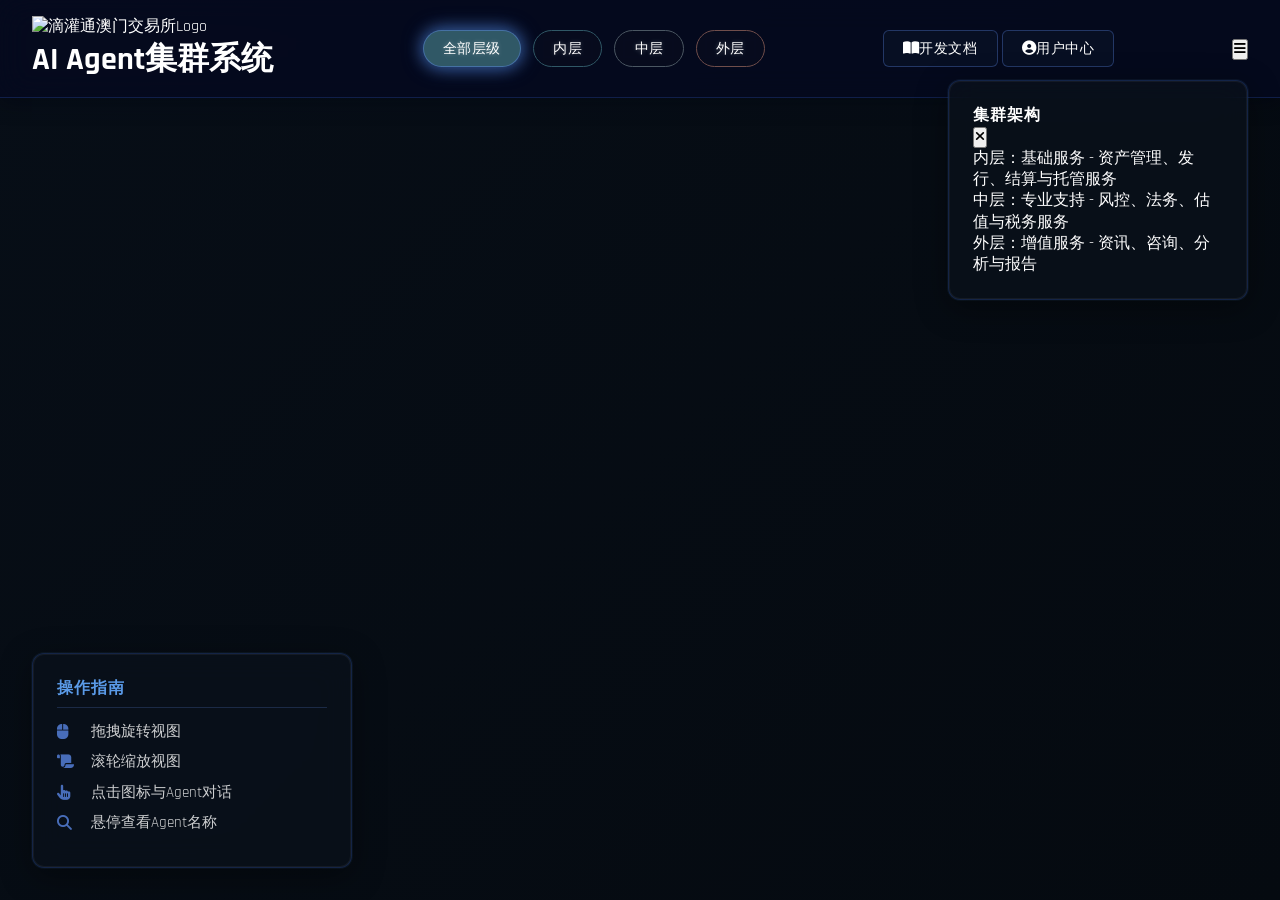
==== index.html @ f87b1e33 "初始化AI Agent集群项目" ====
<!DOCTYPE html>
<html lang="zh-CN">
<head>
    <meta charset="UTF-8">
    <meta name="viewport" content="width=device-width, initial-scale=1.0">
    <title>滴灌通澳门交易所 - AI Agent集群</title>
    <script src="https://cdn.tailwindcss.com"></script>
    <script src="https://cdnjs.cloudflare.com/ajax/libs/three.js/r128/three.min.js"></script>
    <script src="https://cdnjs.cloudflare.com/ajax/libs/gsap/3.12.2/gsap.min.js"></script>
    <script src="https://cdn.jsdelivr.net/npm/three@0.128.0/examples/js/controls/OrbitControls.min.js"></script>
    <link rel="stylesheet" href="https://cdnjs.cloudflare.com/ajax/libs/font-awesome/6.4.0/css/all.min.css">
    <link rel="stylesheet" href="styles.css">
</head>
<body>
    <!-- 加载动画 -->
    <div class="loader">
        <div class="loader-spinner"></div>
        <div class="loader-text">正在加载 AI Agent 集群系统</div>
    </div>
    
    <!-- 主应用容器 -->
    <div id="app">
        <!-- 3D场景容器 -->
        <div id="scene-container"></div>
        
        <!-- 顶部导航栏 -->
        <div class="top-nav">
            <div class="flex items-center">
                <img src="https://mcex.mo/logo-vertical-white.svg" alt="滴灌通澳门交易所Logo" class="h-10 mr-3">
                <h1 class="text-xl font-bold tracking-wider"><span class="text-blue-400">AI Agent集群系统</span></h1>
            </div>
            
            <!-- Agent分类筛选器 -->
            <div class="filter-controls">
                <button class="active filter-btn" data-category="all">全部层级</button>
                <button class="filter-btn" data-category="inner" style="border-color: #305866;">内层</button>
                <button class="filter-btn" data-category="middle" style="border-color: #4B5762;">中层</button>
                <button class="filter-btn" data-category="outer" style="border-color: #704E4B;">外层</button>
            </div>
            
            <div class="hidden md:flex items-center gap-4">
                <button class="neon-button"><i class="fas fa-book-open mr-2"></i>开发文档</button>
                <button class="neon-button"><i class="fas fa-user-circle mr-2"></i>用户中心</button>
            </div>
            <div class="md:hidden">
                <button class="text-white"><i class="fas fa-bars text-xl"></i></button>
            </div>
        </div>
        
        <!-- 聊天面板 -->
        <div class="chat-panel glass-panel">
            <div class="chat-header">
                <div class="flex items-center">
                    <div class="w-8 h-8 rounded-full bg-blue-900 flex items-center justify-center mr-2">
                        <i class="fas fa-robot"></i>
                    </div>
                    <h3 class="font-medium" id="chat-agent-name">AI Agent</h3>
                </div>
                <button id="close-chat" class="text-gray-400 hover:text-white">
                    <i class="fas fa-times"></i>
                </button>
            </div>
            <div class="chat-body">
                <div class="agent-message">
                    您好！我是滴灌通澳门交易所的AI Agent，很高兴为您服务。请问有什么我可以帮您解答的问题？
                </div>
            </div>
            <div class="chat-input">
                <input type="text" placeholder="输入您的问题..." id="message-input">
                <button id="send-message">
                    <i class="fas fa-paper-plane"></i>
                </button>
            </div>
        </div>
        
        <!-- 操作提示 -->
        <div class="controls-helper glass-panel">
            <h4 class="text-sm font-semibold text-blue-300 mb-2">操作指南</h4>
            <p><i class="fas fa-mouse mr-2 text-gray-400"></i> 拖拽旋转视图</p>
            <p><i class="fas fa-scroll mr-2 text-gray-400"></i> 滚轮缩放视图</p>
            <p><i class="fas fa-hand-pointer mr-2 text-gray-400"></i> 点击图标与Agent对话</p>
            <p><i class="fas fa-search mr-2 text-gray-400"></i> 悬停查看Agent名称</p>
        </div>
        
        <!-- Agent信息面板 -->
        <div class="info-panel glass-panel">
            <div class="flex items-center mb-4 pb-3 border-b border-gray-700">
                <div class="w-12 h-12 rounded-full bg-blue-900 flex items-center justify-center text-xl mr-3">
                    <i class="fas fa-robot"></i>
                </div>
                <div>
                    <h3 class="text-lg font-semibold text-blue-300" id="agent-name">AI Agent信息</h3>
                    <p class="text-sm text-gray-300" id="agent-category">功能类别</p>
                </div>
                <button id="close-info" class="ml-auto text-gray-400 hover:text-white">
                    <i class="fas fa-times"></i>
                </button>
            </div>
            <p class="mb-3 text-gray-200" id="agent-description">请点击任一Agent图标以查看详细信息。</p>
            <div class="mb-4">
                <h4 class="text-sm font-semibold text-purple-300 mb-2">擅长领域</h4>
                <div class="flex flex-wrap gap-2" id="agent-skills">
                    <span class="px-2 py-1 text-xs bg-blue-900 bg-opacity-50 rounded-full">智能分析</span>
                    <span class="px-2 py-1 text-xs bg-blue-900 bg-opacity-50 rounded-full">资产管理</span>
                    <span class="px-2 py-1 text-xs bg-blue-900 bg-opacity-50 rounded-full">交易服务</span>
                </div>
            </div>
            <button class="w-full py-2 bg-blue-700 hover:bg-blue-800 text-white font-medium rounded-md transition-all" id="start-chat">开始对话</button>
        </div>
        
        <!-- 图层说明 -->
        <div class="layer-info glass-panel">
            <div class="flex items-center justify-between mb-2">
                <h4 class="text-sm font-semibold text-blue-300">集群架构</h4>
                <button id="close-layer-info" class="text-gray-400 hover:text-white text-sm">
                    <i class="fas fa-times"></i>
                </button>
            </div>
            <div class="text-xs text-gray-300 mb-1">
                <span class="inline-block w-3 h-3 rounded-full mr-1" style="background: #305866;"></span>
                内层：基础服务 - 资产管理、发行、结算与托管服务
            </div>
            <div class="text-xs text-gray-300 mb-1">
                <span class="inline-block w-3 h-3 rounded-full mr-1" style="background: #4B5762;"></span>
                中层：专业支持 - 风控、法务、估值与税务服务
            </div>
            <div class="text-xs text-gray-300">
                <span class="inline-block w-3 h-3 rounded-full mr-1" style="background: #704E4B;"></span>
                外层：增值服务 - 资讯、咨询、分析与报告
            </div>
        </div>
        
        <!-- Agent悬停提示 -->
        <div class="agent-tooltip" id="agent-tooltip"></div>
    </div>

    <script src="script.js"></script>
</body>
</html>
---- styles.css ----
@import url('https://fonts.googleapis.com/css2?family=Rajdhani:wght@300;400;500;600;700&display=swap');

:root {
    --primary-color: #305866;
    --secondary-color: #4B5762;
    --accent-color: #704E4B;
    --inner-layer-color: #305866;
    --middle-layer-color: #4B5762;
    --outer-layer-color: #704E4B;
    --bg-dark: #070e17;
    --bg-darker: #050a10;
    --glass-bg: rgba(10, 18, 28, 0.7);
    --glass-border: rgba(65, 120, 255, 0.2);
    --glow-shadow: 0 0 15px rgba(48, 88, 150, 0.8);
}

* {
    margin: 0;
    padding: 0;
    box-sizing: border-box;
    font-family: 'Rajdhani', sans-serif;
}

body {
    background: linear-gradient(135deg, var(--bg-dark), var(--bg-darker));
    color: white;
    overflow: hidden;
    height: 100vh;
    width: 100vw;
}

/* 主容器 */
#app {
    position: relative;
    width: 100%;
    height: 100%;
}

/* 3D场景容器 */
#scene-container {
    position: absolute;
    top: 0;
    left: 0;
    width: 100%;
    height: 100%;
    z-index: 1;
}

/* 顶部导航栏 */
.top-nav {
    position: absolute;
    top: 0;
    left: 0;
    width: 100%;
    z-index: 10;
    padding: 1rem 2rem;
    background: rgba(5, 10, 31, 0.85);
    backdrop-filter: blur(15px);
    -webkit-backdrop-filter: blur(15px);
    border-bottom: 1px solid var(--glass-border);
    display: flex;
    justify-content: space-between;
    align-items: center;
    box-shadow: 0 4px 20px rgba(0, 0, 0, 0.4), 0 0 30px rgba(0, 100, 255, 0.05);
}

/* 玻璃态效果面板 */
.glass-panel {
    background: var(--glass-bg);
    backdrop-filter: blur(15px);
    -webkit-backdrop-filter: blur(15px);
    border: 1px solid var(--glass-border);
    border-radius: 12px;
    padding: 1.5rem;
    box-shadow: 0 8px 32px rgba(0, 0, 0, 0.4), 0 0 0 1px rgba(70, 130, 180, 0.1), inset 0 0 0 1px rgba(255, 255, 255, 0.05);
    transition: all 0.3s ease;
}

/* 层级控制面板 */
.layer-control-panel {
    position: absolute;
    left: 2rem;
    bottom: 2rem;
    width: 400px;
    z-index: 10;
    display: flex;
    flex-direction: column;
    gap: 1rem;
}

/* 图层说明面板 */
.layer-info {
    position: absolute;
    top: 5rem;
    right: 2rem;
    width: 300px;
    z-index: 10;
    transition: all 0.3s ease;
    transform: translateX(0);
}

.layer-info.hidden {
    transform: translateX(320px);
    opacity: 0;
}

.layer-info h4 {
    letter-spacing: 1px;
}

.layer-info .inline-block {
    vertical-align: middle;
}

/* Agent分类筛选器 */
.filter-controls {
    display: flex;
    gap: 0.75rem;
    align-items: center;
    margin-left: 2rem;
}

.filter-btn {
    padding: 0.5rem 1.2rem;
    border: 1px solid var(--glass-border);
    background: rgba(10, 15, 30, 0.5);
    backdrop-filter: blur(5px);
    -webkit-backdrop-filter: blur(5px);
    color: white;
    border-radius: 20px;
    transition: all 0.3s ease;
    cursor: pointer;
    position: relative;
    overflow: hidden;
    font-size: 0.9rem;
    letter-spacing: 0.5px;
    text-shadow: 0 0 4px rgba(255, 255, 255, 0.3);
}

.filter-btn::after {
    content: '';
    position: absolute;
    left: 0;
    top: 0;
    width: 100%;
    height: 100%;
    background: rgba(255, 255, 255, 0.1);
    opacity: 0;
    transition: opacity 0.3s ease;
}

.filter-btn:hover::after {
    opacity: 1;
}

.filter-btn:hover {
    transform: translateY(-2px);
    box-shadow: 0 4px 12px rgba(0, 0, 0, 0.3), 0 0 15px rgba(100, 150, 255, 0.3);
}

.filter-controls button.active {
    background: var(--primary-color);
    color: white;
    box-shadow: var(--glow-shadow), 0 0 20px rgba(100, 150, 255, 0.5);
    border: 1px solid rgba(100, 150, 255, 0.4);
}

.filter-controls button[data-category="inner"].active,
.filter-controls button[data-category="inner"]:hover {
    background: var(--inner-layer-color);
    color: white;
    box-shadow: 0 0 15px rgba(48, 88, 102, 0.8), 0 0 5px rgba(48, 88, 102, 0.4);
}

.filter-controls button[data-category="middle"].active,
.filter-controls button[data-category="middle"]:hover {
    background: var(--middle-layer-color);
    color: white;
    box-shadow: 0 0 15px rgba(75, 87, 98, 0.8), 0 0 5px rgba(75, 87, 98, 0.4);
}

.filter-controls button[data-category="outer"].active,
.filter-controls button[data-category="outer"]:hover {
    background: var(--outer-layer-color);
    color: white;
    box-shadow: 0 0 15px rgba(112, 78, 75, 0.8), 0 0 5px rgba(112, 78, 75, 0.4);
}

/* 信息面板 */
.info-panel {
    position: absolute;
    bottom: 2rem;
    right: 2rem;
    width: 360px;
    z-index: 10;
    max-height: 60vh;
    overflow-y: auto;
    display: none;
    transform: translateY(20px);
    opacity: 0;
    transition: all 0.3s cubic-bezier(0.4, 0, 0.2, 1);
}

.info-panel.visible {
    transform: translateY(0);
    opacity: 1;
}

/* 自定义滚动条 */
::-webkit-scrollbar {
    width: 6px;
}

::-webkit-scrollbar-track {
    background: rgba(10, 15, 30, 0.2);
    border-radius: 10px;
}

::-webkit-scrollbar-thumb {
    background: rgba(100, 150, 255, 0.5);
    border-radius: 10px;
}

::-webkit-scrollbar-thumb:hover {
    background: rgba(100, 150, 255, 0.7);
}

/* 操作提示 */
.controls-helper {
    position: absolute;
    left: 2rem;
    bottom: 2rem;
    z-index: 10;
    width: 320px;
}

.controls-helper p {
    margin: 0.6rem 0;
    font-size: 0.95rem;
    color: rgba(255, 255, 255, 0.8);
    transition: color 0.2s ease;
    white-space: nowrap;
    display: flex;
    align-items: center;
}

.controls-helper p i {
    width: 24px;
    margin-right: 10px;
    color: rgba(100, 150, 255, 0.7);
}

.controls-helper p:hover {
    color: rgba(255, 255, 255, 1);
}

.controls-helper h4 {
    font-size: 1rem;
    color: rgba(100, 170, 255, 0.9);
    margin-bottom: 0.8rem;
    letter-spacing: 1px;
    text-transform: uppercase;
    border-bottom: 1px solid rgba(100, 150, 255, 0.2);
    padding-bottom: 0.5rem;
}

/* 聊天面板 */
.chat-panel {
    position: absolute;
    bottom: 2rem;
    right: 2rem;
    width: 380px;
    height: 480px;
    z-index: 10;
    display: none;
    display: flex;
    flex-direction: column;
    transform: translateY(20px);
    opacity: 0;
    transition: all 0.3s cubic-bezier(0.4, 0, 0.2, 1);
}

.chat-panel.visible {
    transform: translateY(0);
    opacity: 1;
}

.chat-header {
    display: flex;
    justify-content: space-between;
    align-items: center;
    padding-bottom: 1rem;
    border-bottom: 1px solid rgba(100, 150, 255, 0.2);
    margin-bottom: 1rem;
}

.chat-header h3 {
    color: rgba(100, 170, 255, 0.9);
    font-weight: 600;
}

.chat-body {
    flex: 1;
    overflow-y: auto;
    padding-right: 0.5rem;
    margin-bottom: 1rem;
}

.chat-message {
    padding: 0.8rem 1rem;
    border-radius: 12px;
    margin-bottom: 0.8rem;
    max-width: 85%;
    word-break: break-word;
    line-height: 1.4;
    position: relative;
}

.user-message {
    background: rgba(100, 150, 255, 0.15);
    border: 1px solid rgba(100, 150, 255, 0.2);
    margin-left: auto;
    border-bottom-right-radius: 4px;
    color: rgba(255, 255, 255, 0.95);
}

.agent-message {
    background: rgba(30, 40, 60, 0.5);
    border: 1px solid rgba(100, 150, 255, 0.15);
    margin-right: auto;
    border-bottom-left-radius: 4px;
    color: rgba(220, 230, 255, 0.9);
}

.chat-input {
    display: flex;
    background: rgba(30, 40, 60, 0.5);
    border-radius: 8px;
    overflow: hidden;
    border: 1px solid rgba(100, 150, 255, 0.2);
}

.chat-input input {
    flex: 1;
    padding: 0.8rem 1rem;
    background: transparent;
    border: none;
    outline: none;
    color: white;
    font-size: 0.95rem;
}

.chat-input input::placeholder {
    color: rgba(255, 255, 255, 0.5);
}

.chat-input button {
    background: linear-gradient(135deg, var(--primary-color), #2a4a6a);
    border: none;
    padding: 0 1.2rem;
    color: white;
    cursor: pointer;
    transition: all 0.3s ease;
    display: flex;
    align-items: center;
    justify-content: center;
}

.chat-input button:hover {
    background: linear-gradient(135deg, #2a4a6a, #193552);
    box-shadow: 0 0 15px rgba(48, 88, 102, 0.4) inset;
}

/* Agent提示框 */
.agent-tooltip {
    position: absolute;
    background: rgba(5, 10, 20, 0.9);
    color: white;
    padding: 0.5rem 1rem;
    border-radius: 6px;
    font-size: 0.9rem;
    z-index: 100;
    pointer-events: none;
    opacity: 0;
    transform: translateY(10px);
    transition: all 0.2s ease;
    border: 1px solid rgba(100, 150, 255, 0.2);
    box-shadow: 0 4px 12px rgba(0, 0, 0, 0.3), 0 0 10px rgba(100, 150, 255, 0.2);
    max-width: 220px;
    text-align: center;
    font-weight: 500;
    backdrop-filter: blur(10px);
}

.agent-tooltip.visible {
    opacity: 1;
    transform: translateY(0);
}

/* 加载动画 */
.loader {
    position: fixed;
    width: 100%;
    height: 100%;
    top: 0;
    left: 0;
    background: var(--bg-darker);
    display: flex;
    flex-direction: column;
    justify-content: center;
    align-items: center;
    z-index: 9999;
    transition: opacity 0.5s ease;
}

.loader-text {
    color: white;
    font-size: 1.1rem;
    margin-top: 2rem;
    letter-spacing: 1px;
    animation: pulse 1.5s infinite;
    font-weight: 500;
}

@keyframes pulse {
    0%, 100% { opacity: 0.6; }
    50% { opacity: 1; }
}

.loader-spinner {
    width: 60px;
    height: 60px;
    border: 3px solid transparent;
    border-top: 3px solid rgba(100, 150, 255, 0.8);
    border-right: 3px solid rgba(100, 150, 255, 0.6);
    border-radius: 50%;
    animation: spin 1s linear infinite;
    box-shadow: 0 0 20px rgba(100, 150, 255, 0.3);
}

@keyframes spin {
    0% { transform: rotate(0deg); }
    100% { transform: rotate(360deg); }
}

/* 霓虹风格按钮 */
.neon-button {
    background: rgba(10, 20, 40, 0.6);
    border: 1px solid rgba(100, 150, 255, 0.3);
    color: white;
    padding: 0.5rem 1.2rem;
    border-radius: 6px;
    cursor: pointer;
    position: relative;
    overflow: hidden;
    transition: all 0.3s ease;
    font-size: 0.9rem;
    font-weight: 500;
    letter-spacing: 0.5px;
}

.neon-button::before {
    content: '';
    position: absolute;
    top: 0;
    left: -100%;
    width: 100%;
    height: 100%;
    background: linear-gradient(
        90deg,
        transparent,
        rgba(100, 150, 255, 0.2),
        transparent
    );
    transition: all 0.5s ease;
}

.neon-button:hover {
    background: rgba(30, 60, 100, 0.8);
    box-shadow: 0 0 15px rgba(100, 150, 255, 0.4);
    border: 1px solid rgba(100, 150, 255, 0.5);
}

.neon-button:hover::before {
    left: 100%;
}

/* 正在输入提示样式 */
.typing-indicator {
    display: flex;
    align-items: center;
    justify-content: center;
    padding: 0.6rem !important;
    min-height: unset !important;
    width: 80px !important;
}

.typing-indicator .dot {
    display: inline-block;
    width: 8px;
    height: 8px;
    border-radius: 50%;
    background-color: rgba(255, 255, 255, 0.7);
    margin: 0 3px;
    animation: typing-animation 1.4s infinite;
}

.typing-indicator .dot:nth-child(1) {
    animation-delay: 0s;
}

.typing-indicator .dot:nth-child(2) {
    animation-delay: 0.2s;
}

.typing-indicator .dot:nth-child(3) {
    animation-delay: 0.4s;
}

@keyframes typing-animation {
    0%, 60%, 100% { transform: translateY(0); }
    30% { transform: translateY(-6px); }
}

/* 响应式调整 */
@media (max-width: 768px) {
    .filter-controls {
        margin-left: 0;
        gap: 0.5rem;
    }
    
    .info-panel, .chat-panel {
        width: calc(100% - 2rem);
        left: 1rem;
        right: 1rem;
    }
    
    .controls-helper {
        width: calc(100% - 2rem);
        left: 1rem;
    }
    
    .top-nav {
        padding: 0.8rem 1rem;
    }
    
    .top-nav h1 {
        font-size: 1rem;
    }
}
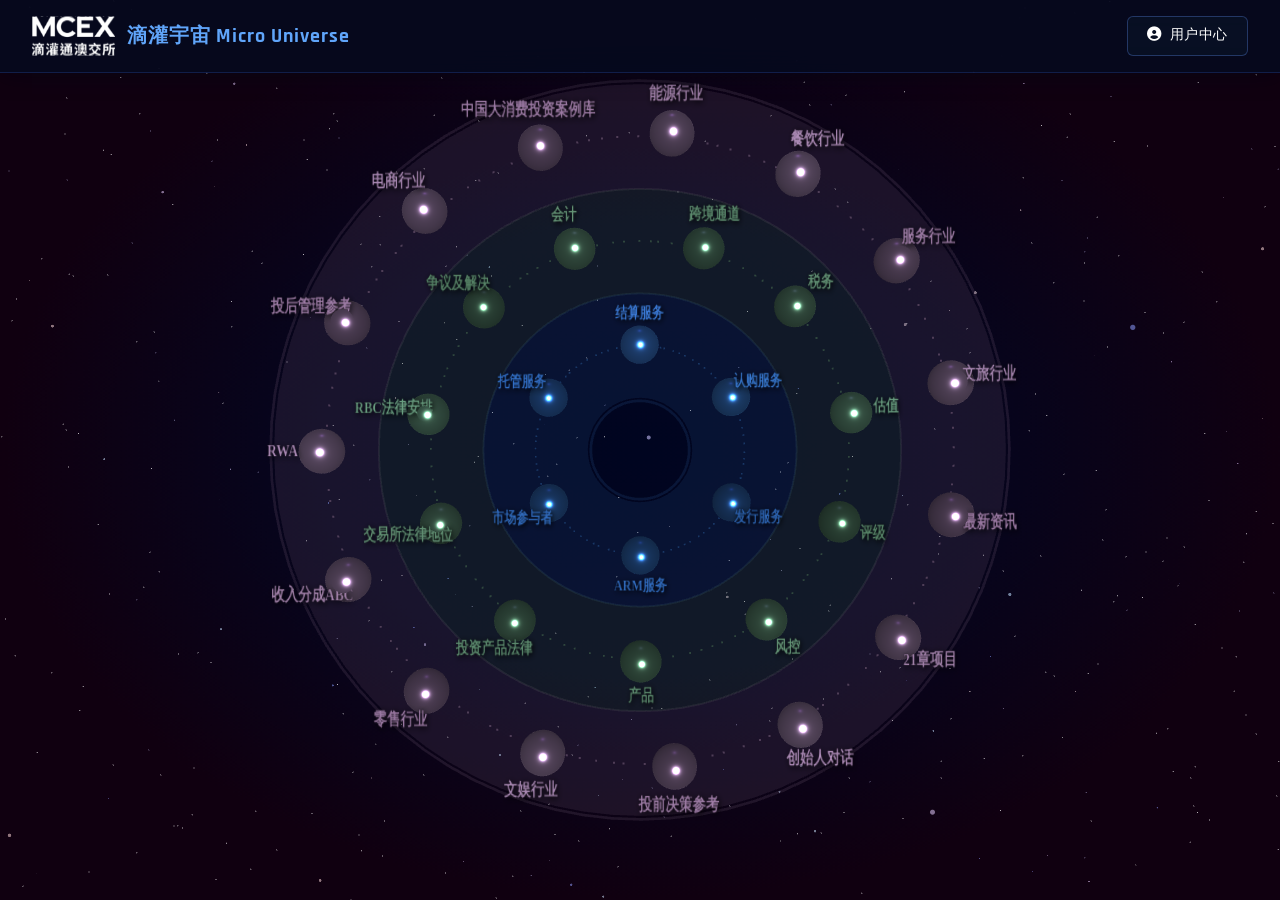
==== commit c4a0b5d8: "将CDN依赖改为本地文件，实现离线运行" ====
--- a/index.html
+++ b/index.html
@@ -3,19 +3,19 @@
 <head>
     <meta charset="UTF-8">
     <meta name="viewport" content="width=device-width, initial-scale=1.0">
-    <title>滴灌通澳门交易所 - AI Agent集群</title>
-    <script src="https://cdn.tailwindcss.com"></script>
-    <script src="https://cdnjs.cloudflare.com/ajax/libs/three.js/r128/three.min.js"></script>
-    <script src="https://cdnjs.cloudflare.com/ajax/libs/gsap/3.12.2/gsap.min.js"></script>
-    <script src="https://cdn.jsdelivr.net/npm/three@0.128.0/examples/js/controls/OrbitControls.min.js"></script>
-    <link rel="stylesheet" href="https://cdnjs.cloudflare.com/ajax/libs/font-awesome/6.4.0/css/all.min.css">
+    <title>滴灌宇宙 Micro Universe</title>
+    <link rel="stylesheet" href="libs/css/tailwind.min.css">
+    <script src="libs/js/three.min.js"></script>
+    <script src="libs/js/gsap.min.js"></script>
+    <script src="libs/js/OrbitControls.min.js"></script>
+    <link rel="stylesheet" href="libs/css/all.min.css">
     <link rel="stylesheet" href="styles.css">
 </head>
 <body>
     <!-- 加载动画 -->
     <div class="loader">
         <div class="loader-spinner"></div>
-        <div class="loader-text">正在加载 AI Agent 集群系统</div>
+        <div class="loader-text">正在加载滴灌宇宙</div>
     </div>
     
     <!-- 主应用容器 -->
@@ -26,20 +26,11 @@
         <!-- 顶部导航栏 -->
         <div class="top-nav">
             <div class="flex items-center">
-                <img src="https://mcex.mo/logo-vertical-white.svg" alt="滴灌通澳门交易所Logo" class="h-10 mr-3">
-                <h1 class="text-xl font-bold tracking-wider"><span class="text-blue-400">AI Agent集群系统</span></h1>
-            </div>
-            
-            <!-- Agent分类筛选器 -->
-            <div class="filter-controls">
-                <button class="active filter-btn" data-category="all">全部层级</button>
-                <button class="filter-btn" data-category="inner" style="border-color: #305866;">内层</button>
-                <button class="filter-btn" data-category="middle" style="border-color: #4B5762;">中层</button>
-                <button class="filter-btn" data-category="outer" style="border-color: #704E4B;">外层</button>
+                <img src="libs/img/logo-vertical-white.svg" alt="滴灌通澳门交易所Logo" class="h-10 mr-3">
+                <h1 class="text-xl font-bold tracking-wider"><span class="text-blue-400">滴灌宇宙 Micro Universe</span></h1>
             </div>
             
             <div class="hidden md:flex items-center gap-4">
-                <button class="neon-button"><i class="fas fa-book-open mr-2"></i>开发文档</button>
                 <button class="neon-button"><i class="fas fa-user-circle mr-2"></i>用户中心</button>
             </div>
             <div class="md:hidden">
@@ -61,25 +52,14 @@
                 </button>
             </div>
             <div class="chat-body">
-                <div class="agent-message">
-                    您好！我是滴灌通澳门交易所的AI Agent，很高兴为您服务。请问有什么我可以帮您解答的问题？
-                </div>
+                <!-- 消息将在这里动态添加 -->
             </div>
             <div class="chat-input">
                 <input type="text" placeholder="输入您的问题..." id="message-input">
-                <button id="send-message">
+                <button id="send-message" onclick="sendMessage()">
                     <i class="fas fa-paper-plane"></i>
                 </button>
             </div>
-        </div>
-        
-        <!-- 操作提示 -->
-        <div class="controls-helper glass-panel">
-            <h4 class="text-sm font-semibold text-blue-300 mb-2">操作指南</h4>
-            <p><i class="fas fa-mouse mr-2 text-gray-400"></i> 拖拽旋转视图</p>
-            <p><i class="fas fa-scroll mr-2 text-gray-400"></i> 滚轮缩放视图</p>
-            <p><i class="fas fa-hand-pointer mr-2 text-gray-400"></i> 点击图标与Agent对话</p>
-            <p><i class="fas fa-search mr-2 text-gray-400"></i> 悬停查看Agent名称</p>
         </div>
         
         <!-- Agent信息面板 -->
@@ -89,7 +69,7 @@
                     <i class="fas fa-robot"></i>
                 </div>
                 <div>
-                    <h3 class="text-lg font-semibold text-blue-300" id="agent-name">AI Agent信息</h3>
+                    <h3 class="text-lg font-semibold" id="agent-name">AI Agent信息</h3>
                     <p class="text-sm text-gray-300" id="agent-category">功能类别</p>
                 </div>
                 <button id="close-info" class="ml-auto text-gray-400 hover:text-white">
@@ -108,27 +88,40 @@
             <button class="w-full py-2 bg-blue-700 hover:bg-blue-800 text-white font-medium rounded-md transition-all" id="start-chat">开始对话</button>
         </div>
         
-        <!-- 图层说明 -->
-        <div class="layer-info glass-panel">
+        <!-- 区域名称标签 -->
+        <div class="layer-labels">
+            <div class="layer-label inner-layer">
+                <span class="label-dot" style="background: #1E4377;"></span>
+                <span class="label-text">交易服务</span>
+            </div>
+            <div class="layer-label middle-layer">
+                <span class="label-dot" style="background: #3A5745;"></span>
+                <span class="label-text">专业支持</span>
+            </div>
+            <div class="layer-label outer-layer">
+                <span class="label-dot" style="background: #614C66;"></span>
+                <span class="label-text">增值服务</span>
+            </div>
+        </div>
+        
+        <!-- 区域说明 -->
+        <!-- <div class="layer-info glass-panel">
             <div class="flex items-center justify-between mb-2">
-                <h4 class="text-sm font-semibold text-blue-300">集群架构</h4>
-                <button id="close-layer-info" class="text-gray-400 hover:text-white text-sm">
-                    <i class="fas fa-times"></i>
-                </button>
+                <h4 class="text-sm font-semibold text-blue-300">宇宙区域</h4>
             </div>
             <div class="text-xs text-gray-300 mb-1">
                 <span class="inline-block w-3 h-3 rounded-full mr-1" style="background: #305866;"></span>
-                内层：基础服务 - 资产管理、发行、结算与托管服务
+                内层：交易服务
             </div>
             <div class="text-xs text-gray-300 mb-1">
                 <span class="inline-block w-3 h-3 rounded-full mr-1" style="background: #4B5762;"></span>
-                中层：专业支持 - 风控、法务、估值与税务服务
+                中层：专业支持
             </div>
             <div class="text-xs text-gray-300">
                 <span class="inline-block w-3 h-3 rounded-full mr-1" style="background: #704E4B;"></span>
-                外层：增值服务 - 资讯、咨询、分析与报告
+                外层：增值服务
             </div>
-        </div>
+        </div> -->
         
         <!-- Agent悬停提示 -->
         <div class="agent-tooltip" id="agent-tooltip"></div>
